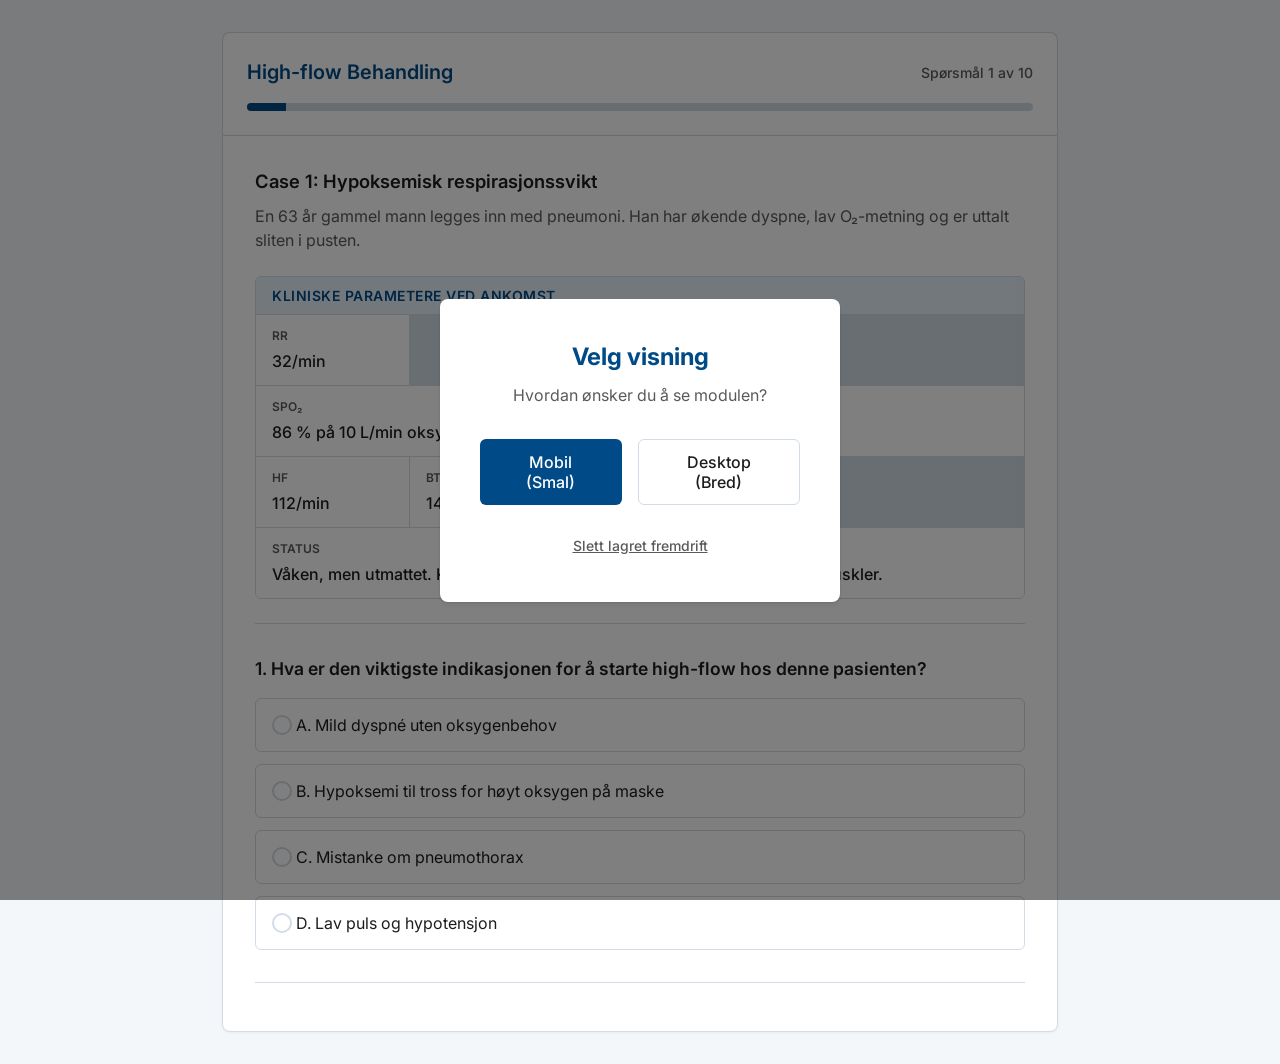
==== index.html @ 1bcd947a "Initial commit of High-flow Case Module" ====
<!DOCTYPE html>
<html lang="no">
<head>
    <meta charset="UTF-8">
    <meta name="viewport" content="width=device-width, initial-scale=1.0">
    <title>High-flow Behandling: Case-oppgaver</title>
    <link rel="stylesheet" href="style.css">
    <link href="https://fonts.googleapis.com/css2?family=Inter:wght@300;400;500;600;700&display=swap" rel="stylesheet">
</head>
<body>

    <!-- Skjerm for å velge visning (Mobil / Desktop) -->
    <div id="view-selector" class="view-selector-overlay active">
        <div class="view-selector-card">
            <h2>Velg visning</h2>
            <p>Hvordan ønsker du å se modulen?</p>
            <div class="view-options">
                <button class="btn btn-primary" onclick="setViewMode('mobile')">Mobil (Smal)</button>
                <button class="btn btn-secondary" onclick="setViewMode('desktop')">Desktop (Bred)</button>
            </div>
            <button class="btn btn-text" onclick="resetProgress()">Slett lagret fremdrift</button>
        </div>
    </div>

    <div id="app-container" class="app-container desktop">
        
        <!-- Header & Progress -->
        <header class="app-header">
            <div class="header-top">
                <h1>High-flow Behandling</h1>
                <span class="progress-text" id="progress-text">Spørsmål 1 av 10</span>
            </div>
            <div class="progress-bar-container">
                <div class="progress-bar-fill" id="progress-bar-fill" style="width: 10%;"></div>
            </div>
        </header>

        <!-- Main Content Area -->
        <main class="app-main">
            <!-- Clinical Case Context -->
            <section class="case-section">
                <h2 id="case-title" class="case-title">Case tittel</h2>
                <div class="case-description" id="case-description">
                    Pasientbeskrivelse...
                </div>

                <!-- Clinical Data Box (Vitalia) -->
                <div class="clinical-data-box">
                    <div class="clinical-header">Kliniske parametere ved ankomst</div>
                    <div class="clinical-grid" id="clinical-grid">
                        <!-- Genereres fra JS -->
                    </div>
                </div>
            </section>

            <!-- Question and Options Area -->
            <section class="question-section" id="question-section">
                <h3 class="question-text" id="question-text">Spørsmålstekst?</h3>
                <div class="options-container" id="options-container">
                    <!-- Genereres fra JS -->
                </div>
            </section>

            <!-- Reasoning (Feedback) Area -->
            <section class="feedback-section hidden" id="feedback-section">
                <div class="feedback-box" id="feedback-box">
                    <h4 class="feedback-title" id="feedback-title">Begrunnelse</h4>
                    <p class="feedback-text" id="feedback-text">Feedback kommer her...</p>
                </div>
            </section>

            <!-- Action Area -->
            <footer class="app-footer">
                <button id="next-btn" class="btn btn-primary btn-next hidden" onclick="nextQuestion()">Neste</button>
            </footer>
        </main>

        <!-- Completion Screen -->
        <div id="completion-screen" class="completion-screen hidden">
            <div class="completion-card">
                <h2>Modul fullført</h2>
                <p>Nå som du har gjennomført kurset skal du videreutvikle dine kunnskaper gjennom praksis og erfaring. Du er velkommen tilbake for repetisjon.</p>
                <div class="completion-links">
                    <p>Ønsker du å lære mer om avansert respirasjonsstøttende behandling?</p>
                    <ul>
                        <li>Modul 2: NIV</li>
                        <li>Modul 3: IMV</li>
                    </ul>
                </div>
                <button class="btn btn-primary" onclick="restartModule()">Start på nytt</button>
            </div>
        </div>

    </div>

    <script src="script.js"></script>
</body>
</html>
---- style.css ----
:root {
    /* Clinical Color Palette */
    --hso-blue: #004b87;
    --hso-blue-light: #e6f0f9;
    --hso-blue-hover: #003666;
    
    --bg-main: #f4f7f9;
    --bg-card: #ffffff;
    
    --text-primary: #1d1d1f;
    --text-secondary: #5a5a5c;
    
    --border-color: #d2dce6;
    --shadow-sm: 0 1px 3px rgba(0,0,0,0.05);
    --shadow-md: 0 4px 6px rgba(0,0,0,0.05), 0 1px 3px rgba(0,0,0,0.1);
    
    /* Feedback Colors */
    --correct-border: #28a745;
    --correct-bg: #eafbee;
    --correct-text: #1d7c30;
    
    --incorrect-border: #dc3545;
    --incorrect-bg: #fbeded;
    --incorrect-text: #b02331;
    
    --clinical-red: #d32f2f; /* For vital signs like high pulse/low spo2 if we want to highlight, but sticking to clinical neutral for now */
    
    --transition: all 0.2s ease;
}

* {
    box-sizing: border-box;
    margin: 0;
    padding: 0;
}

body {
    font-family: 'Inter', -apple-system, sans-serif;
    background-color: var(--bg-main);
    color: var(--text-primary);
    line-height: 1.5;
}

/* App Container (Desktop vs Mobile handling) */
.app-container {
    margin: 0 auto;
    min-height: 100vh;
    background-color: var(--bg-main);
    display: flex;
    flex-direction: column;
    transition: max-width 0.3s ease;
}

.app-container.desktop {
    max-width: 900px;
    padding: 2rem;
}

.app-container.mobile {
    max-width: 480px;
    padding: 0;
    background-color: #fff;
    box-shadow: 0 0 20px rgba(0,0,0,0.1);
}

.app-container.mobile .app-main {
    padding: 1rem;
    border: none;
    box-shadow: none;
}

.app-container.mobile .app-header {
    border-radius: 0;
}

/* Header & Progress */
.app-header {
    background-color: var(--bg-card);
    padding: 1.5rem;
    border-radius: 8px 8px 0 0;
    border: 1px solid var(--border-color);
    border-bottom: none;
}

.header-top {
    display: flex;
    justify-content: space-between;
    align-items: center;
    margin-bottom: 1rem;
}

.header-top h1 {
    font-size: 1.25rem;
    font-weight: 600;
    color: var(--hso-blue);
}

.progress-text {
    font-size: 0.875rem;
    color: var(--text-secondary);
    font-weight: 500;
}

.progress-bar-container {
    height: 8px;
    background-color: var(--border-color);
    border-radius: 4px;
    overflow: hidden;
}

.progress-bar-fill {
    height: 100%;
    background-color: var(--hso-blue);
    transition: width 0.4s ease;
}

/* Main Content */
.app-main {
    background-color: var(--bg-card);
    border: 1px solid var(--border-color);
    border-radius: 0 0 8px 8px;
    padding: 2rem;
    flex-grow: 1;
    display: flex;
    flex-direction: column;
    gap: 2rem;
    box-shadow: var(--shadow-sm);
}

/* Case Section */
.case-section {
    border-bottom: 1px solid var(--border-color);
    padding-bottom: 1.5rem;
}

.case-title {
    font-size: 1.15rem;
    font-weight: 600;
    margin-bottom: 0.5rem;
    color: var(--text-primary);
}

.case-description {
    font-size: 1rem;
    color: var(--text-secondary);
    margin-bottom: 1.5rem;
}

/* Clinical Data Box */
.clinical-data-box {
    border: 1px solid var(--border-color);
    border-radius: 6px;
    overflow: hidden;
}

.clinical-header {
    background-color: var(--hso-blue-light);
    color: var(--hso-blue);
    padding: 0.5rem 1rem;
    font-weight: 600;
    font-size: 0.875rem;
    letter-spacing: 0.5px;
    text-transform: uppercase;
    border-bottom: 1px solid var(--border-color);
}

.clinical-grid {
    display: grid;
    grid-template-columns: repeat(auto-fit, minmax(140px, 1fr));
    gap: 1px;
    background-color: var(--border-color);
}

.clinical-item {
    background-color: var(--bg-card);
    padding: 0.75rem 1rem;
}

.clinical-label {
    font-size: 0.75rem;
    color: var(--text-secondary);
    text-transform: uppercase;
    margin-bottom: 0.25rem;
    font-weight: 600;
}

.clinical-value {
    font-size: 1rem;
    font-weight: 500;
    color: var(--text-primary);
}

.clinical-item.full-width {
    grid-column: 1 / -1;
}

/* Question Section */
.question-text {
    font-size: 1.1rem;
    font-weight: 600;
    margin-bottom: 1rem;
}

.options-container {
    display: flex;
    flex-direction: column;
    gap: 0.75rem;
}

.option-btn {
    text-align: left;
    padding: 1rem 1.25rem;
    background-color: var(--bg-card);
    border: 1px solid var(--border-color);
    border-radius: 6px;
    font-size: 1rem;
    color: var(--text-primary);
    cursor: pointer;
    transition: var(--transition);
    font-family: inherit;
    position: relative;
    padding-left: 2.5rem;
}

.option-btn::before {
    content: '';
    position: absolute;
    left: 1rem;
    top: 50%;
    transform: translateY(-50%);
    width: 16px;
    height: 16px;
    border: 2px solid var(--border-color);
    border-radius: 50%;
    transition: var(--transition);
}

.option-btn:hover:not(:disabled) {
    border-color: var(--hso-blue);
    background-color: var(--hso-blue-light);
}

.option-btn:hover:not(:disabled)::before {
    border-color: var(--hso-blue);
}

.option-btn.selected-correct {
    border-color: var(--correct-border);
    background-color: var(--correct-bg);
    color: var(--correct-text);
}

.option-btn.selected-correct::before {
    border-color: var(--correct-border);
    background-color: var(--correct-border);
}

.option-btn.selected-incorrect {
    border-color: var(--incorrect-border);
    background-color: var(--incorrect-bg);
    color: var(--incorrect-text);
}

.option-btn.selected-incorrect::before {
    border-color: var(--incorrect-border);
    background-color: var(--incorrect-border);
}

.option-btn.correct-reveal {
    border-color: var(--correct-border);
    border-width: 2px;
}

.option-btn:disabled {
    cursor: default;
    opacity: 0.8;
}

/* Feedback Section */
.feedback-section {
    animation: fadeIn 0.4s ease;
}

.feedback-box {
    padding: 1.25rem;
    border-radius: 6px;
    border-left: 4px solid var(--hso-blue);
    background-color: var(--bg-main);
}

.feedback-box.correct {
    border-left-color: var(--correct-border);
    background-color: var(--correct-bg);
}

.feedback-box.incorrect {
    border-left-color: var(--incorrect-border);
    background-color: var(--incorrect-bg);
}

.feedback-title {
    font-size: 0.9rem;
    font-weight: 700;
    text-transform: uppercase;
    margin-bottom: 0.5rem;
}

.feedback-text {
    font-size: 0.95rem;
}

/* Footer & Buttons */
.app-footer {
    display: flex;
    justify-content: flex-end;
    margin-top: auto;
    padding-top: 1rem;
    border-top: 1px solid var(--border-color);
}

.btn {
    padding: 0.75rem 1.5rem;
    font-size: 1rem;
    font-weight: 500;
    border-radius: 6px;
    cursor: pointer;
    transition: var(--transition);
    border: none;
    font-family: inherit;
}

.btn-primary {
    background-color: var(--hso-blue);
    color: white;
}

.btn-primary:hover {
    background-color: var(--hso-blue-hover);
}

.btn-secondary {
    background-color: white;
    color: var(--text-primary);
    border: 1px solid var(--border-color);
}

.btn-secondary:hover {
    background-color: var(--bg-main);
}

.btn-text {
    background: none;
    color: var(--text-secondary);
    padding: 0.5rem;
    font-size: 0.875rem;
    text-decoration: underline;
}

.btn-text:hover {
    color: var(--text-primary);
}

/* View Selector Overlay */
.view-selector-overlay {
    position: fixed;
    top: 0; left: 0; width: 100%; height: 100%;
    background-color: rgba(0,0,0,0.5);
    display: flex;
    justify-content: center;
    align-items: center;
    z-index: 1000;
    opacity: 0;
    pointer-events: none;
    transition: opacity 0.3s;
}

.view-selector-overlay.active {
    opacity: 1;
    pointer-events: all;
}

.view-selector-card {
    background: var(--bg-card);
    padding: 2.5rem;
    border-radius: 8px;
    box-shadow: var(--shadow-md);
    text-align: center;
    max-width: 400px;
    width: 90%;
}

.view-selector-card h2 {
    margin-bottom: 0.5rem;
    color: var(--hso-blue);
}

.view-selector-card p {
    margin-bottom: 2rem;
    color: var(--text-secondary);
}

.view-options {
    display: flex;
    gap: 1rem;
    justify-content: center;
    margin-bottom: 1.5rem;
}

/* Completion Screen */
.completion-screen {
    position: absolute;
    top: 0; left: 0; width: 100%; height: 100%;
    background-color: var(--bg-card);
    display: flex;
    justify-content: center;
    align-items: center;
    z-index: 100;
    border-radius: 8px;
}

.completion-card {
    text-align: center;
    padding: 2rem;
    max-width: 500px;
}

.completion-card h2 {
    color: var(--hso-blue);
    font-size: 1.75rem;
    margin-bottom: 1rem;
}

.completion-card p {
    color: var(--text-secondary);
    margin-bottom: 1.5rem;
}

.completion-links {
    text-align: left;
    background-color: var(--bg-main);
    padding: 1.5rem;
    border-radius: 6px;
    border: 1px solid var(--border-color);
    margin-bottom: 2rem;
}

.completion-links ul {
    margin-top: 0.5rem;
    padding-left: 1.5rem;
    color: var(--hso-blue);
}

/* Helpers */
.hidden {
    display: none !important;
}

@keyframes fadeIn {
    from { opacity: 0; transform: translateY(-5px); }
    to { opacity: 1; transform: translateY(0); }
}
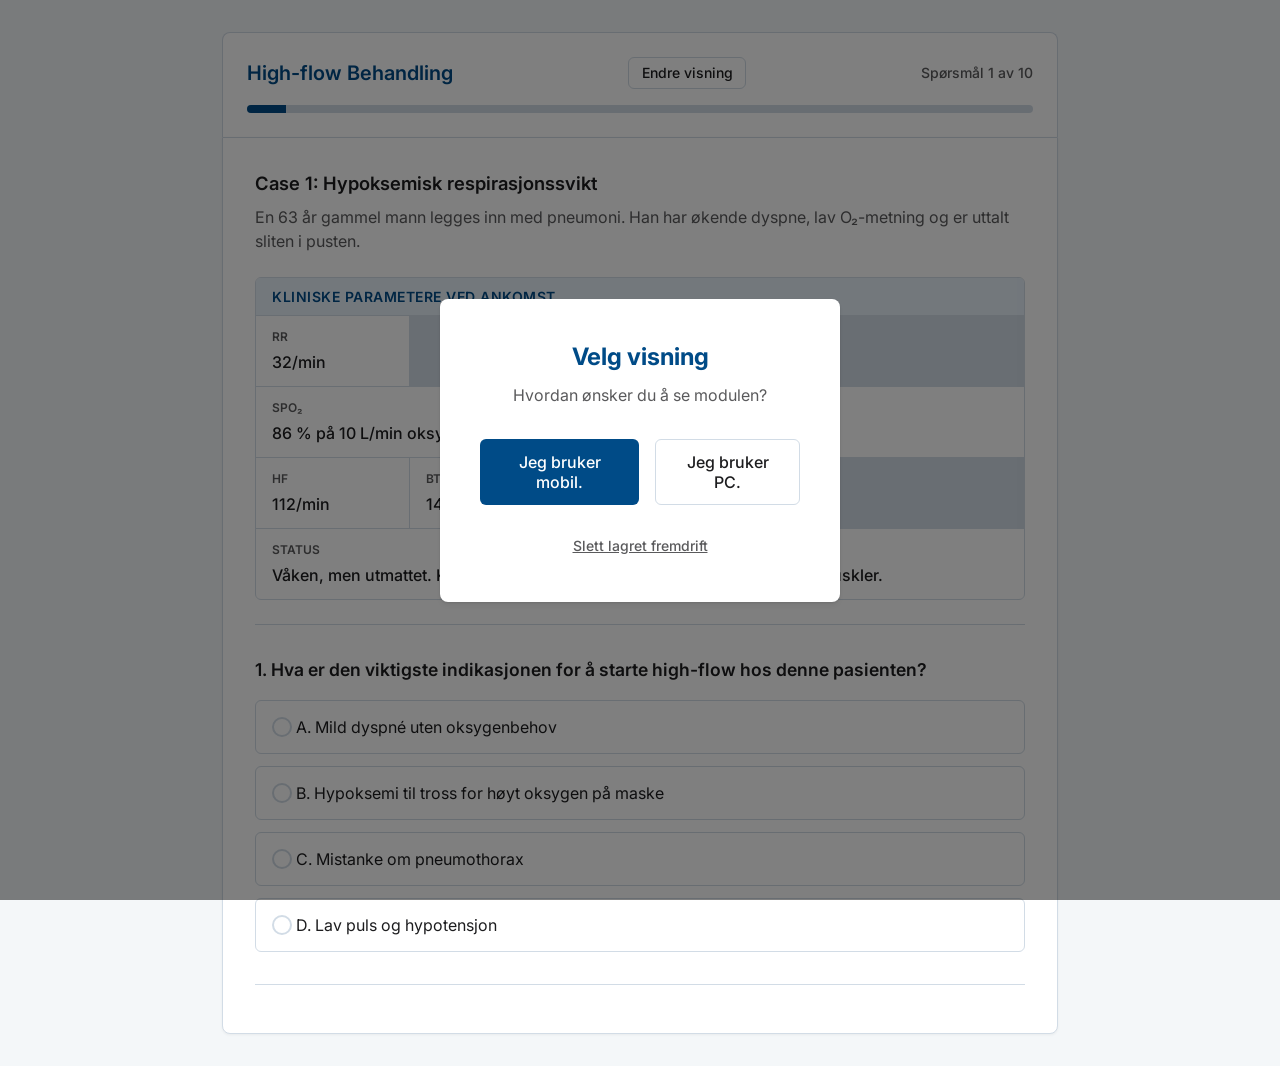
==== commit 27642d11: "Endret tekst på knapp og lagt til ny knapp i header" ====
--- a/index.html
+++ b/index.html
@@ -15,8 +15,8 @@
             <h2>Velg visning</h2>
             <p>Hvordan ønsker du å se modulen?</p>
             <div class="view-options">
-                <button class="btn btn-primary" onclick="setViewMode('mobile')">Mobil (Smal)</button>
-                <button class="btn btn-secondary" onclick="setViewMode('desktop')">Desktop (Bred)</button>
+                <button class="btn btn-primary" onclick="setViewMode('mobile')">Jeg bruker mobil.</button>
+                <button class="btn btn-secondary" onclick="setViewMode('desktop')">Jeg bruker PC.</button>
             </div>
             <button class="btn btn-text" onclick="resetProgress()">Slett lagret fremdrift</button>
         </div>
@@ -28,6 +28,7 @@
         <header class="app-header">
             <div class="header-top">
                 <h1>High-flow Behandling</h1>
+                <button class="btn btn-secondary btn-sm" onclick="showViewSelector()">Endre visning</button>
                 <span class="progress-text" id="progress-text">Spørsmål 1 av 10</span>
             </div>
             <div class="progress-bar-container">
--- a/style.css
+++ b/style.css
@@ -348,6 +348,11 @@
     background-color: var(--bg-main);
 }
 
+.btn-sm {
+    padding: 0.4rem 0.8rem;
+    font-size: 0.875rem;
+}
+
 .btn-text {
     background: none;
     color: var(--text-secondary);
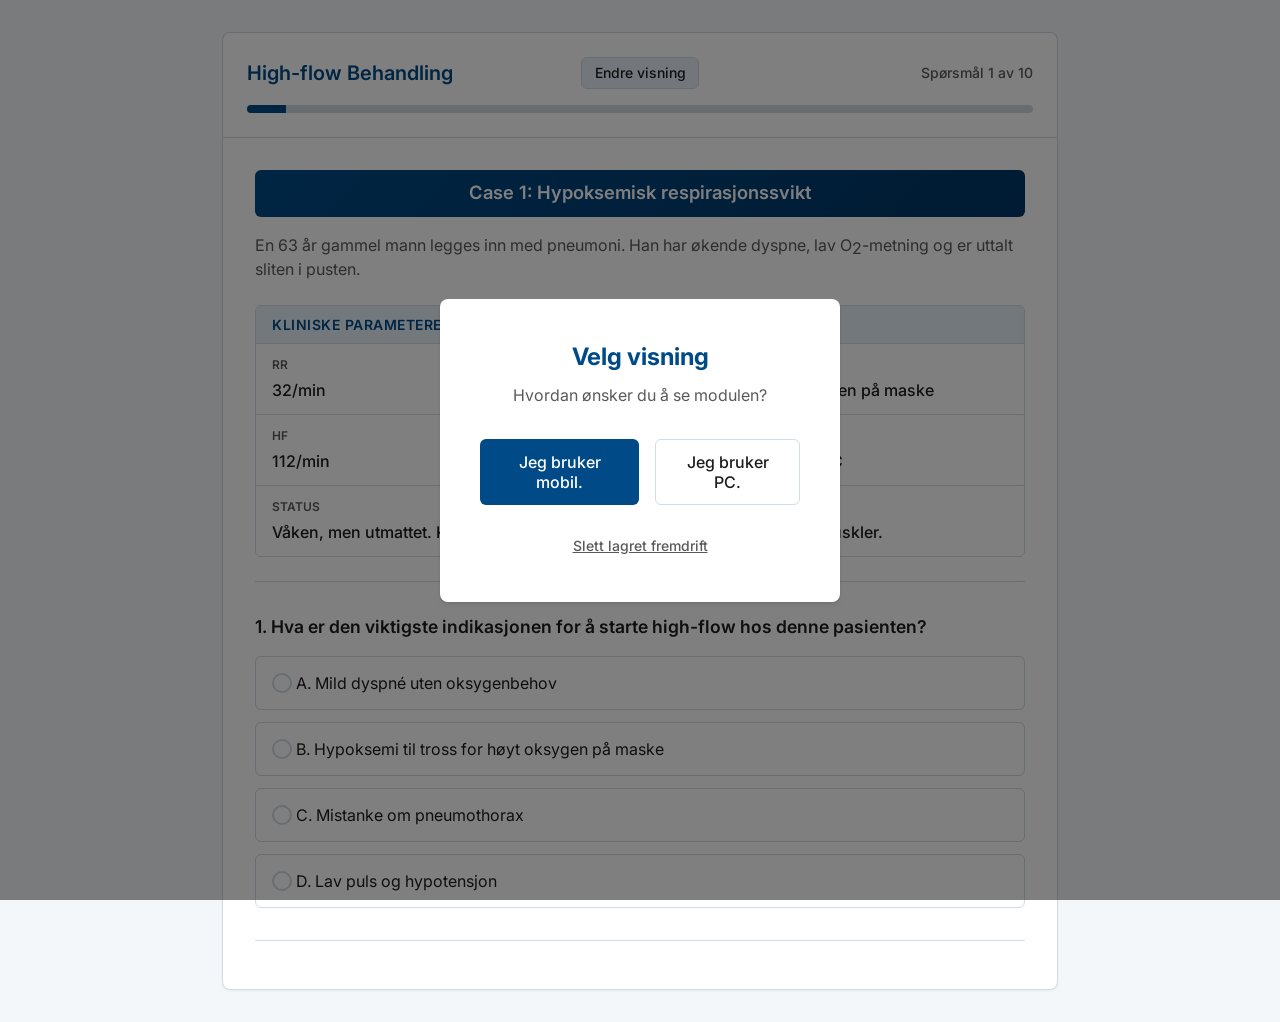
==== commit b530d210: "style: subscript medical terms, update clinical grid row layout, and update case title styling" ====
--- a/index.html
+++ b/index.html
@@ -32,7 +32,7 @@
                 <span class="progress-text" id="progress-text">Spørsmål 1 av 10</span>
             </div>
             <div class="progress-bar-container">
-                <div class="progress-bar-fill" id="progress-bar-fill" style="width: 10%;"></div>
+                <div class="progress-bar-fill" id="progress-bar-fill"></div>
             </div>
         </header>
 
@@ -65,13 +65,13 @@
             <!-- Reasoning (Feedback) Area -->
             <section class="feedback-section hidden" id="feedback-section">
                 <div class="feedback-box" id="feedback-box">
-                    <h4 class="feedback-title" id="feedback-title">Begrunnelse</h4>
                     <p class="feedback-text" id="feedback-text">Feedback kommer her...</p>
                 </div>
             </section>
 
             <!-- Action Area -->
             <footer class="app-footer">
+                <button id="back-btn" class="btn btn-secondary btn-back hidden" onclick="previousQuestion()">Tilbake</button>
                 <button id="next-btn" class="btn btn-primary btn-next hidden" onclick="nextQuestion()">Neste</button>
             </footer>
         </main>
@@ -79,15 +79,9 @@
         <!-- Completion Screen -->
         <div id="completion-screen" class="completion-screen hidden">
             <div class="completion-card">
-                <h2>Modul fullført</h2>
-                <p>Nå som du har gjennomført kurset skal du videreutvikle dine kunnskaper gjennom praksis og erfaring. Du er velkommen tilbake for repetisjon.</p>
-                <div class="completion-links">
-                    <p>Ønsker du å lære mer om avansert respirasjonsstøttende behandling?</p>
-                    <ul>
-                        <li>Modul 2: NIV</li>
-                        <li>Modul 3: IMV</li>
-                    </ul>
-                </div>
+                <h2>🎉 Bra jobbet!</h2>
+                <p id="completion-score"></p>
+                <p>Du har nå fullført oppgavene og kan gå videre til neste side.</p>
                 <button class="btn btn-primary" onclick="restartModule()">Start på nytt</button>
             </div>
         </div>
--- a/style.css
+++ b/style.css
@@ -41,10 +41,17 @@
     line-height: 1.5;
 }
 
+sub {
+    font-size: 1em;
+    vertical-align: -0.2em;
+    line-height: 0;
+}
+
 /* App Container (Desktop vs Mobile handling) */
 .app-container {
     margin: 0 auto;
     min-height: 100vh;
+    position: relative;
     background-color: var(--bg-main);
     display: flex;
     flex-direction: column;
@@ -90,12 +97,23 @@
 }
 
 .header-top h1 {
+    flex: 1;
+    text-align: left;
     font-size: 1.25rem;
     font-weight: 600;
     color: var(--hso-blue);
 }
 
+.header-top .btn {
+    flex: 0 0 auto;
+    margin: 0 0.5rem;
+    background-color: #E7F0F9;
+    text-align: center;
+}
+
 .progress-text {
+    flex: 1;
+    text-align: right;
     font-size: 0.875rem;
     color: var(--text-secondary);
     font-weight: 500;
@@ -136,8 +154,12 @@
 .case-title {
     font-size: 1.15rem;
     font-weight: 600;
-    margin-bottom: 0.5rem;
-    color: var(--text-primary);
+    margin-bottom: 1rem;
+    color: white;
+    background: linear-gradient(135deg, var(--hso-blue), var(--hso-blue-hover));
+    padding: 0.6rem 1rem;
+    border-radius: 6px;
+    text-align: center;
 }
 
 .case-description {
@@ -166,7 +188,7 @@
 
 .clinical-grid {
     display: grid;
-    grid-template-columns: repeat(auto-fit, minmax(140px, 1fr));
+    grid-template-columns: repeat(12, 1fr);
     gap: 1px;
     background-color: var(--border-color);
 }
@@ -188,6 +210,22 @@
     font-size: 1rem;
     font-weight: 500;
     color: var(--text-primary);
+}
+
+.clinical-item.grid-row-1 {
+    grid-column: span 6;
+}
+
+.clinical-item.grid-row-2.span-4 {
+    grid-column: span 4;
+}
+
+.clinical-item.grid-row-2.span-3 {
+    grid-column: span 3;
+}
+
+.clinical-item.grid-row-2.span-6 {
+    grid-column: span 6;
 }
 
 .clinical-item.full-width {
@@ -273,7 +311,7 @@
 
 .option-btn:disabled {
     cursor: default;
-    opacity: 0.8;
+    opacity: 0.6;
 }
 
 /* Feedback Section */
@@ -312,10 +350,15 @@
 /* Footer & Buttons */
 .app-footer {
     display: flex;
-    justify-content: flex-end;
-    margin-top: auto;
+    justify-content: space-between;
+    align-items: center;
     padding-top: 1rem;
     border-top: 1px solid var(--border-color);
+    gap: 0.5rem;
+}
+
+.btn-back {
+    margin-right: auto;
 }
 
 .btn {
@@ -460,7 +503,112 @@
     display: none !important;
 }
 
+/* Fade transition for question changes (UX-3) */
+.app-main.fade-out {
+    opacity: 0;
+    transform: translateY(-8px);
+    transition: opacity 0.25s ease, transform 0.25s ease;
+}
+
+.app-main.fade-in {
+    opacity: 1;
+    transform: translateY(0);
+    transition: opacity 0.3s ease, transform 0.3s ease;
+}
+
+/* New case banner removed */
+
 @keyframes fadeIn {
     from { opacity: 0; transform: translateY(-5px); }
     to { opacity: 1; transform: translateY(0); }
 }
+
+/* Bug 4 fix: Responsive media queries for narrow screens */
+@media (max-width: 600px) {
+    .app-container.desktop {
+        padding: 0.5rem;
+    }
+
+    .app-header {
+        padding: 1rem;
+    }
+
+    .header-top h1 {
+        font-size: 1rem;
+    }
+
+    .progress-text {
+        font-size: 0.75rem;
+    }
+
+    .app-main {
+        padding: 1rem;
+        gap: 1.25rem;
+    }
+
+    .case-title {
+        font-size: 1rem;
+    }
+
+    .case-description {
+        font-size: 0.9rem;
+    }
+
+    .clinical-grid {
+        grid-template-columns: repeat(2, 1fr);
+    }
+
+    .clinical-item.grid-row-1,
+    .clinical-item.grid-row-2.span-4,
+    .clinical-item.grid-row-2.span-3,
+    .clinical-item.grid-row-2.span-6 {
+        grid-column: span 1;
+    }
+
+    .clinical-item.full-width {
+        grid-column: span 2;
+    }
+
+    .clinical-label {
+        font-size: 0.7rem;
+    }
+
+    .clinical-value {
+        font-size: 0.875rem;
+    }
+
+    .question-text {
+        font-size: 0.95rem;
+    }
+
+    .option-btn {
+        padding: 0.75rem 1rem;
+        padding-left: 2.25rem;
+        font-size: 0.9rem;
+    }
+
+    .feedback-box {
+        padding: 1rem;
+    }
+
+    .feedback-text {
+        font-size: 0.875rem;
+    }
+
+    .btn {
+        padding: 0.6rem 1.2rem;
+        font-size: 0.9rem;
+    }
+
+    .view-selector-card {
+        padding: 1.5rem;
+    }
+
+    .completion-card h2 {
+        font-size: 1.35rem;
+    }
+
+    .completion-card p {
+        font-size: 0.9rem;
+    }
+}
